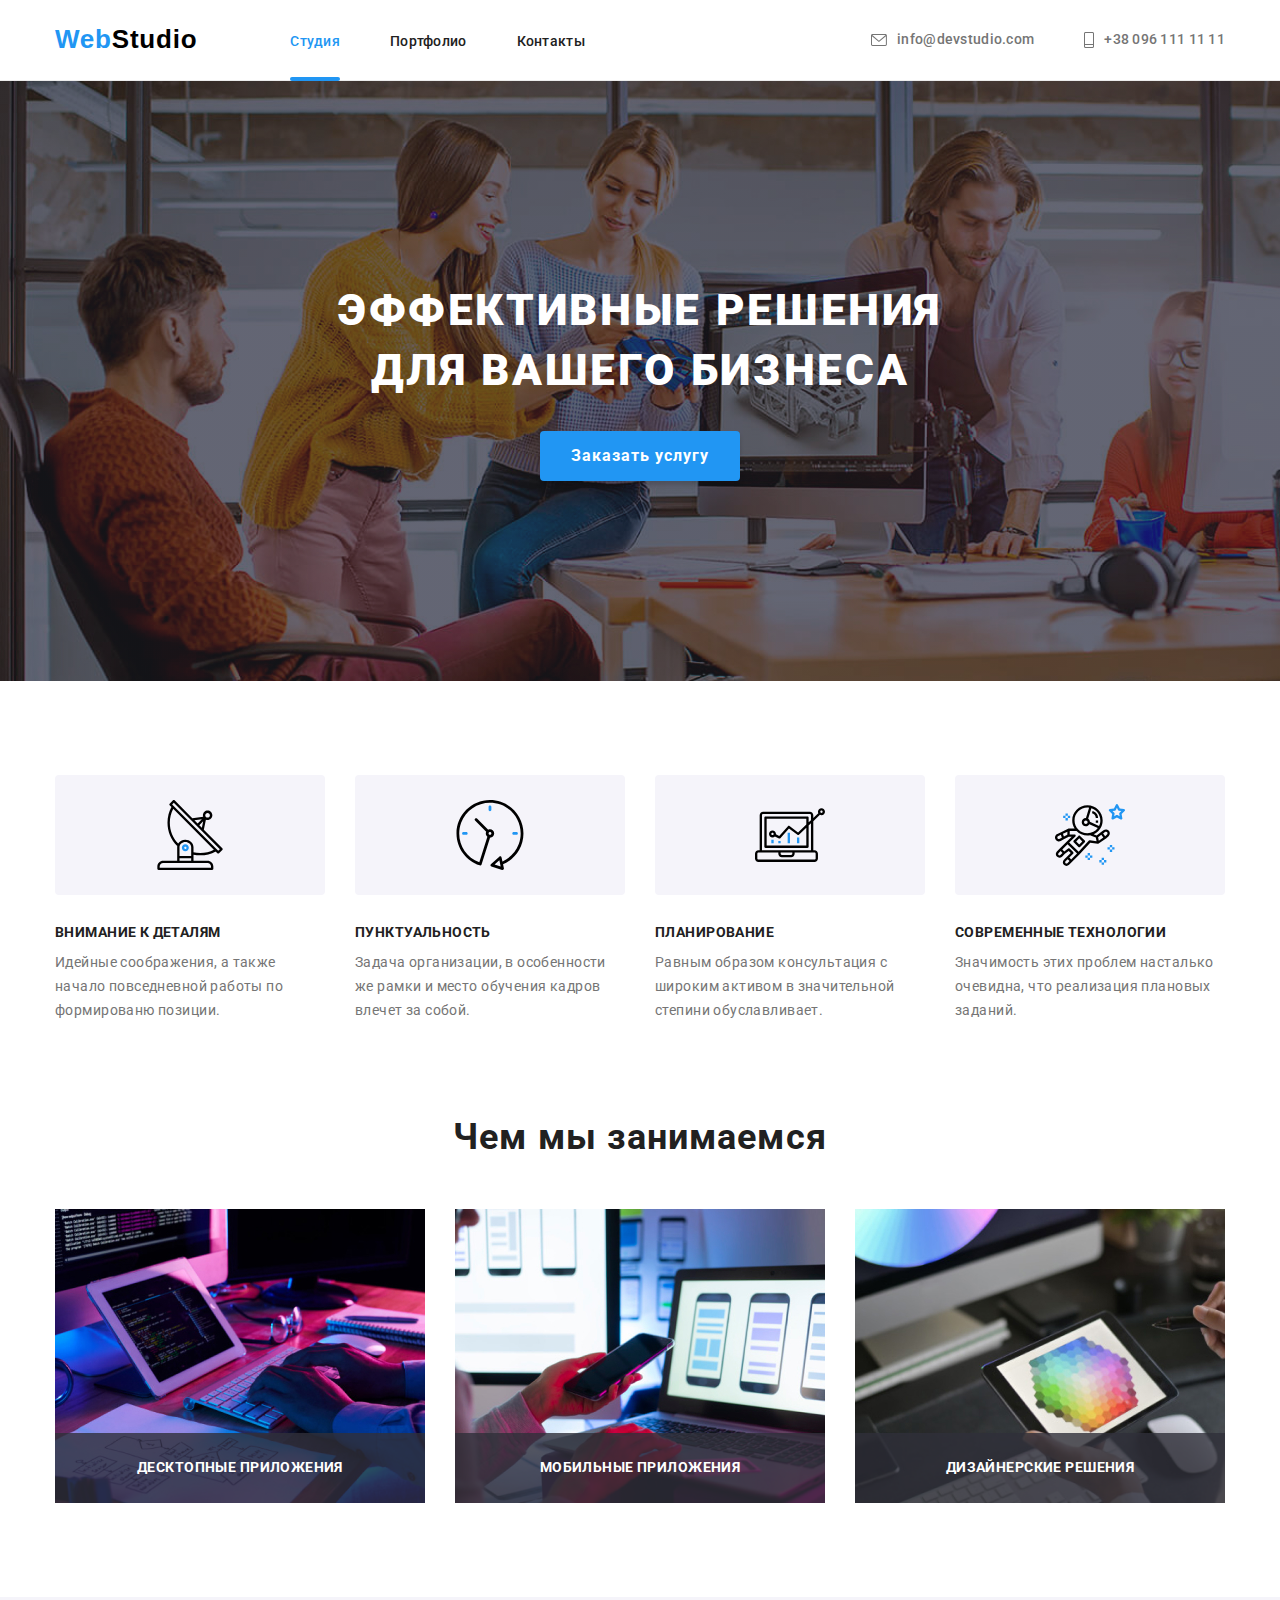
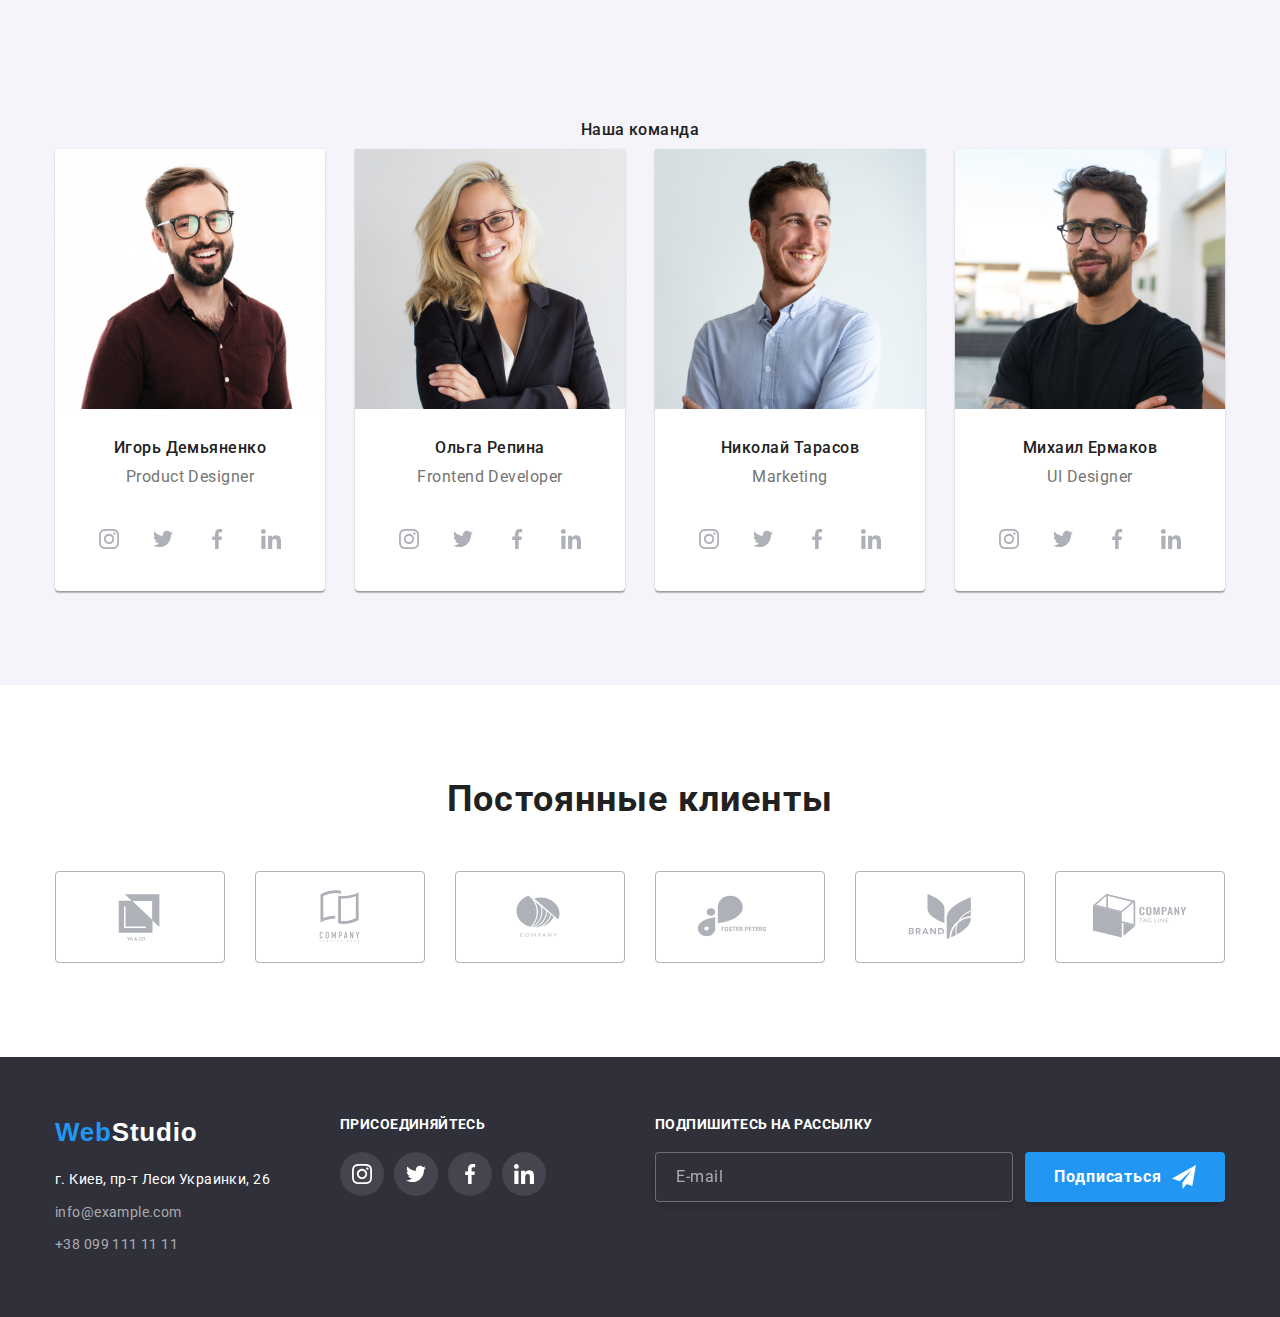
==== index.html @ cfdf6189 "зробив розмітку по БЕМ" ====
<!DOCTYPE html>
<html lang="ru">
<head>
    <meta charset="UTF-8">
    <meta http-equiv="X-UA-Compatible" content="IE=edge">
    <meta name="viewport" content="width=device-width, initial-scale=1.0">
    <title>Main Page</title>
    <link rel="stylesheet" href="https://cdnjs.cloudflare.com/ajax/libs/modern-normalize/1.1.0/modern-normalize.min.css" integrity="sha512-wpPYUAdjBVSE4KJnH1VR1HeZfpl1ub8YT/NKx4PuQ5NmX2tKuGu6U/JRp5y+Y8XG2tV+wKQpNHVUX03MfMFn9Q==" crossorigin="anonymous" referrerpolicy="no-referrer" />
    <link rel="stylesheet" href="./css/styles.css">
    <link href="https://fonts.googleapis.com/css2?family=Roboto:wght@400;500;700;900&display=swap" rel="stylesheet">
</head>
<body>
    <header class="header">
        <div class="header__container container">
            <nav class="nav">
                <a class="logo" href="index.html">
                    <span class="logo__text">Web</span>Studio</a>   
                <ul class="site-list">
                    <li class="site-list__item">
                        <a class="site-list__link site-list__link--current" href="#">Студия</a>
                    </li>
                    <li class="site-list__item">
                        <a class="site-list__link " href="portfolio.html">Портфолио</a>
                    </li>
                    <li class="site-list__item">
                        <a class="site-list__link" href="">Контакты</a>
                    </li>
                </ul>                 
            </nav>
            <ul class="contacts-list">                  
                <li class="contacts-list__item">
                    <a class="contacts-list__link" href="mailto:info@devstudio.com">
                        <svg class="contacts-list__icon" width="16" height="12">
                            <use href="./images/icons.svg#icon-letter" ></use>
                        </svg> 
                        info@devstudio.com
                    </a>        
                </li>
                <li class="contacts-list__item">
                    <a class="contacts-list__link" href="tel:+380961111111">
                        <svg class="contacts-list__icon" width="10" height="16">
                            <use href="./images/icons.svg#icon-phone"></use>
                        </svg>
                        +38 096 111 11 11
                    </a>
                </li>
            </ul>
        </div>
    </header>
    <main>
        <section class="title">
            <div class="title__container container">
                <h1 class="title__text">ЭФФЕКТИВНЫЕ РЕШЕНИЯ ДЛЯ ВАШЕГО БИЗНЕСА</h1>
                <button  class="title__btn" type="button" data-modal-open >Заказать услугу</button>
            </div>
            <div class="title-backdrop is-hidden " data-modal>
                <div class="title-modal">
                <button class="title-modal__btn " data-modal-close>
                    <svg class="title-modal__icon" width="18" height="18">
                        <use href="./images/icons.svg#icon-close"></use>
                    </svg>
                </button> 
                <form class="form">
                    <h2 class="from__title">Оставьте свои данные, мы вам перезвоним</h2>
                    <div class="form__field">
                        <span>Имя</span>
                        <label class="form__wrap">
                            <input type="text" class="form__input" name="name"
                                placeholder=" " />
                             
                            <svg class="form__person" width="18" height="18">
                                <use href="./images/icons.svg#icon-person"></use>
                            </svg>
                        </label> 
                    </div>

                    <div class="form__field">
                        <span>Телефон</span>
                        <label class="form__wrap">
                            <input type="tel" class="form__input" name="tel"
                                placeholder=" "/>
                            <svg class="form__person" width="18" height="18">
                                <use href="./images/icons.svg#icon-phone-black"></use>
                            </svg>
                        </label>
                    </div>

                    <div class="form__field">
                        <span>Почта</span>
                        <label class="form__wrap">
                            <input type="email" class="form__input" name="email"
                                placeholder=" "/>
                            <svg class="form__person" width="18" height="18">
                                <use href="./images/icons.svg#icon-email"></use>
                            </svg>
                        </label>
                    </div>

                    <label class="form__field form__field--indent">
                        <span>Коментарий</span>
                        <textarea class="form__field--comment" name="comment"  placeholder="Введите текст"></textarea>
                    </label>  
                    
                    <label class="form__checkbox">
                        <input class="form__checkbox--active" type="checkbox" name="topic" value="" >
                        <span class="form__checkbox--square">
                            <svg width="15" height="15">
                                <use href="./images/icons.svg#icon-check"></use>
                            </svg>
                        </span>
                        <span class="form__checkbox--text"> Соглашаюсь с рассылкой и принимаю 
                            <a href="#" class="form__checkbox--blue-text">Условия договора</a></span>
                    </label>

                    <button class="form__btn" type="submit">Отправить</button>
                </form>   
                </div>
            </div>
        </section>
        <section class="benefits">
            <div class="benefits__container container">
                <ul class="benefits__list">
                    <li class="benefits__item">
                        <div class="benefits__icon">
                            <svg width="70" height="70">
                                <use href="./images/icons.svg#icon-antenna"></use>
                            </svg>
                        </div>
                        <h3 class="benefits__title">ВНИМАНИЕ К ДЕТАЛЯМ</h3>
                        <p  class="benefits__text">Идейные соображения, а также начало повседневной работы по формированю позиции.</p>
                    </li>
                    <li class="benefits__item">
                        <div class="benefits__icon">
                            <svg width="70" height="70">
                                <use href="./images/icons.svg#icon-clock"></use>
                            </svg>
                        </div>
                        <h3 class="benefits__title">ПУНКТУАЛЬНОСТЬ</h3>
                        <p  class="benefits__text">Задача организации, в особенности же рамки и место обучения кадров влечет за собой.</p>
                    </li>
                    <li class="benefits__item">
                        <div class="benefits__icon">
                            <svg width="70" height="70">
                                <use href="./images/icons.svg#icon-diagram"></use>
                            </svg>
                        </div>
                        <h3 class="benefits__title">ПЛАНИРОВАНИЕ</h3>
                        <p  class="benefits__text">Равным образом консультация с широким активом в значительной степини обуславливает.</p>
                    </li>
                    <li class="benefits__item">
                        <div class="benefits__icon">
                            <svg width="70" height="70">
                                <use href="./images/icons.svg#icon-astronaut"></use>
                            </svg>
                        </div>
                        <h3 class="benefits__title">СОВРЕМЕННЫЕ ТЕХНОЛОГИИ</h3>
                        <p  class="benefits__text">Значимость этих проблем насталько очевидна, что реализация плановых заданий.</p>
                    </li>
                </ul>
            </div>
        </section>
        <section class="work">
            <div class="work__container container">
                <h2 class="work__title">Чем мы занимаемся</h2>
                <ul class="work__list">
                    <li class="work__item">
                        <img src="./images/img1.jpg" alt="печатает на клавиатуре" width="370">
                        <div class="work__item--position">
                            <p class="work__item--text">Десктопные приложения<p>
                        </div>
                    </li>
                    <li class="work__item">
                        <img src="./images/img2.jpg" alt="работа с телефоном и компьютером" width="370">
                        <div class="work__item--position">
                            <p class="work__item--text">Мобильные приложения<p>
                        </div>
                    </li>
                    <li class="work__item">
                        <img src="./images/img3.jpg" alt="палитра цветов на планшете" width="370">
                        <div class="work__item--position">
                            <p class="work__item--text">Дизайнерские решения<p>
                        </div>
                    </li>
                </ul>
            </div>
        </section>
        <section class="team">
            <div class="team__container container">
                <h2 class="team__title">Наша команда</h2>
                <ul class="team__list">
                    <li class="team__item">
                        <img src="./images/img4.jpg" alt="Игорь Демьяненко" width="270">
                        <h3 class="team__title">Игорь Демьяненко</h3>
                        <p class="team__text">Product Designer</p>

                        <ul class="socialnetworks__list">
                            <li class="socialnetworks__item">
                                <a href="" class="socialnetworks__link">
                                    <svg class="socialnetworks__icon" width="20" height="20">
                                        <use href="./images/icons.svg#icon-instagram"></use>
                                    </svg>
                                </a>
                            </li>
                            <li class="socialnetworks__item">
                                <a href="" class="socialnetworks__link">
                                    <svg class="socialnetworks__icon" width="20" height="20">
                                        <use href="./images/icons.svg#icon-twitter"></use>
                                    </svg>
                                </a>
                            </li>
                            <li class="socialnetworks__item">
                                <a href="" class="socialnetworks__link">
                                    <svg class="socialnetworks__icon" width="20" height="20">
                                        <use href="./images/icons.svg#icon-facebook"></use>
                                    </svg>
                                </a>
                            </li>
                            <li class="socialnetworks__item">
                                <a href="" class="socialnetworks__link">
                                    <svg class="socialnetworks__icon" width="20" height="20">
                                        <use href="./images/icons.svg#icon-linkedin"></use>
                                    </svg>
                                </a>
                            </li>
                        </ul>
                    </li>
                    <li class="team__item">
                        <img src="./images/img5.jpg" alt="Ольга Репина" width="270">
                        <h3 class="team__title">Ольга Репина</h3>
                        <p class="team__text">Frontend Developer</p>

                        <ul class="socialnetworks__list">
                            <li class="socialnetworks__item">
                                <a href="" class="socialnetworks__link">
                                    <svg class="socialnetworks__icon" width="20" height="20">
                                        <use href="./images/icons.svg#icon-instagram"></use>
                                    </svg>
                                </a>
                            </li>
                            <li class="socialnetworks__item">
                                <a href="" class="socialnetworks__link">
                                    <svg class="socialnetworks__icon" width="20" height="20">
                                        <use href="./images/icons.svg#icon-twitter"></use>
                                    </svg>
                                </a>
                            </li>
                            <li class="socialnetworks__item">
                                <a href="" class="socialnetworks__link">
                                    <svg class="socialnetworks__icon" width="20" height="20">
                                        <use href="./images/icons.svg#icon-facebook"></use>
                                    </svg>
                                </a>
                            </li>
                            <li class="socialnetworks__item">
                                <a href="" class="socialnetworks__link">
                                    <svg class="socialnetworks__icon" width="20" height="20">
                                        <use href="./images/icons.svg#icon-linkedin"></use>
                                    </svg>
                                </a>
                            </li>
                        </ul>
                    </li>
                    <li class="team__item">
                        <img src="./images/img6.jpg" alt="Николай Тарасов" width="270">
                        <h3 class="team__title">Николай Тарасов</h3>
                        <p class="team__text">Marketing</p>

                        <ul class="socialnetworks__list">
                            <li class="socialnetworks__item">
                                <a href="" class="socialnetworks__link">
                                    <svg class="socialnetworks__icon" width="20" height="20">
                                        <use href="./images/icons.svg#icon-instagram"></use>
                                    </svg>
                                </a>
                            </li>
                            <li class="socialnetworks__item">
                                <a href="" class="socialnetworks__link">
                                    <svg class="socialnetworks__icon" width="20" height="20">
                                        <use href="./images/icons.svg#icon-twitter"></use>
                                    </svg>
                                </a>
                            </li>
                            <li class="socialnetworks__item">
                                <a href="" class="socialnetworks__link">
                                    <svg class="socialnetworks__icon" width="20" height="20">
                                        <use href="./images/icons.svg#icon-facebook"></use>
                                    </svg>
                                </a>
                            </li>
                            <li class="socialnetworks__item">
                                <a href="" class="socialnetworks__link">
                                    <svg class="socialnetworks__icon" width="20" height="20">
                                        <use href="./images/icons.svg#icon-linkedin"></use>
                                    </svg>
                                </a>
                            </li>
                        </ul>
                    </li>
                    <li class="team__item">
                        <img src="./images/img7.jpg" alt="Михаил Ермаков" width="270">
                        <h3 class="team__title">Михаил Ермаков</h3>
                        <p class="team__text">UI Designer</p>

                        <ul class="socialnetworks__list">
                            <li class="socialnetworks__item">
                                <a href="" class="socialnetworks__link">
                                    <svg class="socialnetworks__icon" width="20" height="20">
                                        <use href="./images/icons.svg#icon-instagram"></use>
                                    </svg>
                                </a>
                            </li>
                            <li class="socialnetworks__item">
                                <a href="" class="socialnetworks__link">
                                    <svg class="socialnetworks__icon" width="20" height="20">
                                        <use href="./images/icons.svg#icon-twitter"></use>
                                    </svg>
                                </a>
                            </li>
                            <li class="socialnetworks__item">
                                <a href="" class="socialnetworks__link">
                                    <svg class="socialnetworks__icon" width="20" height="20">
                                        <use href="./images/icons.svg#icon-facebook"></use>
                                    </svg>
                                </a>
                            </li>
                            <li class="socialnetworks__item">
                                <a href="" class="socialnetworks__link">
                                    <svg class="socialnetworks__icon" width="20" height="20">
                                        <use href="./images/icons.svg#icon-linkedin"></use>
                                    </svg>
                                </a>
                            </li>
                        </ul>
                    </li>
                </ul>
            </div>
        </section>
        <section class="customers">
            <div class="container__customers container">
                <h2 class="customers__title">Постоянные клиенты</h2>
                <ul class="customers__list">
                    <li class="customers__item">
                        <a href="" class="customers__link">
                            <svg class="customers__icon" width="106" height="60">
                                <use href="./images/icons.svg#icon-Logo1"></use>
                            </svg>
                        </a>
                    </li>
                    <li class="customers__item">
                        <a href="" class="customers__link">
                            <svg class="customers__icon" width="106" height="60">
                                <use href="./images/icons.svg#icon-Logo2"></use>
                            </svg>
                        </a>
                    </li>
                    <li class="customers__item">
                        <a href="" class="customers__link">
                            <svg class="customers__icon" width="106" height="60">
                                <use href="./images/icons.svg#icon-Logo3"></use>
                            </svg>
                        </a>
                    </li>
                    <li class="customers__item">
                        <a href="" class="customers__link">
                            <svg class="customers__icon" width="106" height="60">
                                <use href="./images/icons.svg#icon-Logo4"></use>
                            </svg>
                        </a>
                    </li>
                    <li class="customers__item">
                        <a href="" class="customers__link">
                            <svg class="customers__icon" width="106" height="60">
                                <use href="./images/icons.svg#icon-Logo5"></use>
                            </svg>
                        </a>
                    </li>
                    <li class="customers__item">
                        <a href="" class="customers__link">
                            <svg class="customers__icon" width="106" height="60">
                                <use href="./images/icons.svg#icon-Logo6"></use>
                            </svg>
                        </a>
                    </li>
                </ul>
            </div>
        </section>   
    </main>
    <footer class="footer">
        <div class="footer__contacts container">
            <address>
                <a class="footer__logo" href="index.html">
                    <span class="footer__logo--text">Web</span>Studio</a>
                <ul class="footer__list">
                    <li class="footer__item">
                        <a class="footer__link--another" href="">г. Киев, пр-т Леси Украинки, 26</a>
                    </li>
                    <li class="footer__item">
                        <a class="footer__link" href="mailto:info@example.com">info@example.com</a>
                    </li>
                    <li class="footer__item">
                        <a class="footer__link" href="tel:+380991111111">+38 099 111 11 11</a>
                    </li>
                </ul>
            </address>
        <div class="footer-join">
            <p class="footer-join__title">ПРИСОЕДИНЯЙТЕСЬ</p>
            <ul class="footer-join__list">
                <li class="footer-join__item">
                    <a href="" class="footer-join__link">
                        <svg class="footer-join__icon" width="20" height="20">
                            <use href="./images/icons.svg#icon-instagram"></use>
                        </svg>
                    </a>
                </li>
                <li class="footer-join__item">
                    <a href="" class="footer-join__link">
                        <svg class="footer-join__icon" width="20" height="20">
                            <use href="./images/icons.svg#icon-twitter"></use>
                        </svg>
                    </a>
                </li>
                <li class="footer-join__item">
                    <a href="" class="footer-join__link">
                        <svg class="footer-join__icon" width="20" height="20">
                            <use href="./images/icons.svg#icon-facebook"></use>
                        </svg>
                    </a>
                </li>
                <li class="footer-join__item">
                    <a href="" class="footer-join__link">
                        <svg class="footer-join__icon" width="20" height="20">
                            <use href="./images/icons.svg#icon-linkedin"></use>
                        </svg>
                    </a>
                </li>
            </ul>
        </div>
        <form class="footer-form"> 
            <p class="footer-form__title">Подпишитесь на рассылку</p>
            <div class="footer-form__field">  
                <input type="email" class="footer-form__input" name="mail"
                     placeholder=" E-mail"/>
                <button class="footer-form__btn" type="submit">
                    Подписаться
                    <svg class="footer-form__icon" width="24" height="24">
                        <use href="./images/icons.svg#icon-send"></use>
                    </svg>
                </button>
            </div>
        </form>
    </div>
    </footer>
    <script src="./js/modal.js"></script>
</body>
</html>
---- css/styles.css ----
html{
    box-sizing: border-box;
}
*,::before,::after{
    box-sizing: inherit;
}

body{
    padding: 0;
    margin: 0;
    font-family: 'Roboto', sans-serif;
    color: #000000;
}

h1, h2, h3, h4, h5, h6, p, ul{
    margin: 0;
    padding: 0;
}

.container{
    width: 1200px;
    padding: 0 15px;
    margin: 0 auto;
}

img{
    display: block; 
    max-width: 100%;
    height: auto;
}

button:hover{
    cursor: pointer;
}

h2{
    font-family: 'Roboto';
    font-style: normal;
    font-weight: 700;
    font-size: 36px;
    line-height: 1.16;
    text-align: center;
    letter-spacing: 0.03em;
    color: #212121;
}

.header {
    border-bottom: 1px solid #ECECEC;
}

.header__container{
    display: flex;
      
}

.nav{
    display: flex;
    align-items: center;
    
}

.logo{
    font-family: 'Raleway',sans-serif;
    font-style: normal;
    font-weight: 700;
    font-size: 26px;
    line-height: 1.19;
    letter-spacing: 0.03em;
    text-decoration: none;
    color: black;

    padding: 24px 0 25px 0;
    margin-right: 93px;

}

.logo__text{
    color: #2196F3;
}

.site-list{
    list-style: none;
    display: flex;
    align-items: center;
}

.site-list__item{
    margin-right: 50px;
    
}

.site-list__item:last-child{
    margin-right: 0;
}

.site-list__link{
    text-decoration: none;
    color: #212121;
    font-family: 'Roboto';
    font-style: normal;
    font-weight: 500;
    font-size: 14px;
    line-height: 1.14;
    letter-spacing: 0.02em;
    padding: 32px 0 32px 0;

    /* position: relative; */

    transition: color 250ms cubic-bezier(0.4, 0, 0.2, 1);
}

.site-list__link:hover,
.site-list__link:focus{
    color: #2196F3; 
}


.site-list__link--current{
    position: relative;
    color: #2196F3;
}

.site-list__link--current::after{
    content: '';
    position: absolute;
    left: 0;
    bottom: 0;

    width: 100%;
    height: 4px;
    background: #2196F3;
    border-radius: 2px;
}



.contacts-list{
    list-style: none;
    display: flex;
    align-items: center;
    margin-left: auto;

}

.contacts-list__item{
    display: flex;
    margin-right: 50px;
}


.contacts-list__item:last-child{
    margin-right: 0;
}

.contacts-list__link{
    font-family: 'Roboto';
    font-style: normal;
    font-weight: 500;
    font-size: 14px;
    line-height: 1.14;
    letter-spacing: 0.02em;
    text-decoration: none;
    color: #757575;
    padding: 32px 0 32px 0;
    display: flex;
    align-items: center;

    transition: color 250ms cubic-bezier(0.4, 0, 0.2, 1);
}

.contacts-list__link:hover,
.contacts-list__link:focus{
    color: #2196F3; 
}

.contacts-list__link:hover .contacts-list__icon,
.contacts-list__link:focus .contacts-list__icon{
    fill: #2196F3;
}

.contacts-list__icon{
    margin-right: 10px;
    fill: #757575;
    transition:  fill 250ms cubic-bezier(0.4, 0, 0.2, 1);
}

/* Main */

.title{
    
    padding-top: 200px;
    padding-bottom: 200px;
    background-image: linear-gradient(rgba(47, 48, 58, 0.4),
                                      rgba(47, 48, 58, 0.4)),
                                        url(../images/background.jpg);
    background-repeat: no-repeat; 
    background-size: cover;
    max-width: 1600px;
    height: 600px;
    margin: 0 auto;
}

.title__container{
    text-align: center;
}

.title__text{
    font-family: 'Roboto';
    font-style: normal;
    font-weight: 900;
    font-size: 44px;
    line-height: 1.36;
    letter-spacing: 0.06em;
    text-transform: uppercase;
    color: #FFFFFF;
    max-width: 696px;
    margin: 0 auto 30px;
}

.title__btn{
    background: #2196F3;
    box-shadow: 0px 4px 4px rgba(0, 0, 0, 0.15);
    border-radius: 4px;
    border: #FFFFFF;
    min-width: 200px;
    height: 50px;
    font-family: 'Roboto';
    font-style: normal;
    font-weight: 700;
    font-size: 16px;
    line-height: 1.87;
    letter-spacing: 0.06em;
    color: #FFFFFF;


}

.title-backdrop{
    position: fixed;
    top: 0;
    left: 0;
    width: 100%;
    height: 100%;

    z-index: 2;

    background: rgba(0, 0, 0, 0.2);

    transition: opacity 250ms cubic-bezier(0.4, 0, 0.2, 1);

}

.title-backdrop.is-hidden{
    /* visibility: hidden; */
    opacity: 0;
    pointer-events: none;
    transition: opacity 250ms cubic-bezier(0.4, 0, 0.2, 1);

    
}


.title-modal{
    position: absolute;

    top: 50%;
    left: 50%;
    transform: translate(-50%, -50%);

    padding: 40px;
    width: 528px;
    height: 581px;
    background: #FFFFFF;
    border-radius: 4px;
    box-shadow: 0px 1px 3px rgba(0, 0, 0, 0.12), 
                0px 1px 1px rgba(0, 0, 0, 0.14), 
                0px 2px 1px rgba(0, 0, 0, 0.2);
  
}

.title-modal__btn{
    position: absolute;
    top: 8px;
    right: 8px;

    width: 30px;
    height: 30px;
    background: #FFFFFF;
    border: 1px solid rgba(0, 0, 0, 0.1);
    border-radius: 50%;
    display: flex;
    align-items: center;

    transition: fill 250ms cubic-bezier(0.4, 0, 0.2, 1);
}

.title-modal__btn:hover,
.title-modal__btn:focus {
    fill: #2196F3;
}


.form{
    
}

.from__title{
    font-family: 'Roboto';
    font-style: normal;
    font-weight: 700;
    font-size: 20px;
    line-height: 1.15;
    text-align: center;
    letter-spacing: 0.03em;

    color: #212121;
    margin-bottom: 12px;
    
}

.form__field{
    display: block;
    margin-bottom: 10px;
}


.form__field span{
    display: block;

    margin-bottom: 4px;

    font-family: 'Roboto';
    font-style: normal;
    font-weight: 400;
    font-size: 12px;
    line-height: 1.1;

    letter-spacing: 0.01em;

    color: #757575;
}

.form__wrap{
    position: relative;
}

.form__input{
    width: 100%;
    height: 40px;
    border: 1px solid rgba(33, 33, 33, 0.2);
    border-radius: 4px;
    padding-left: 42px;
    outline: none;

    transition: border-color 250ms cubic-bezier(0.4, 0, 0.2, 1);
                

}

.form__person{
    position: absolute;
    top: 50%;
    left: 12px;

    transform: translateY(-50%);

    transition: fill 250ms cubic-bezier(0.4, 0, 0.2, 1);
}


.form__input:hover, .form__input:focus {
    border-color: #2196F3;
}

.form__input:hover + .form__person, 
.form__input:focus + .form__person {
    fill: #2196F3;
}


.form__field--indent{
    display: block;
    margin-bottom: 20px;
}

.form__field--comment{
    display: block;
    width: 100%;
    height: 120px;
    border: 1px solid rgba(33, 33, 33, 0.2);
    border-radius: 4px;
    resize: none;
    padding: 12px 16px;
    outline: none;

    transition: border-color 250ms cubic-bezier(0.4, 0, 0.2, 1);
}

.form__field--indent::placeholder{
    font-family: 'Roboto';
    font-style: normal;
    font-weight: 400;
    font-size: 14px;
    line-height: 1.14;
    letter-spacing: 0.01em;

    color: rgba(117, 117, 117, 0.5);

}

.form__field--comment:hover, 
.form__field--comment:focus {
    border-color: #2196F3;
}

 


.form__checkbox{
    display: flex;
    justify-content: center;
    align-items: center;
    margin-bottom: 30px;

}

.form__checkbox--active{
    position: absolute;
    width: 1px;
    height: 1px;
    border: 0;
    padding: 0;
    white-space: nowrap;
    clip-path: inset(100%);
    clip: rect(0, 0, 0, 0);
    overflow: hidden;
    
}

.form__checkbox--active:checked +
.form__checkbox--square{
    background-color: #2196F3;
    border: 0;
}

.form__checkbox--square{
    display: flex;
    justify-content: center;
    align-items: center;
    width: 15px;
    height: 15px;
    margin-right: 7px;
    border: 2px solid #212121;
    background-color: #FFFFFF;
    border-radius: 2px;

    transition: background-color 250ms cubic-bezier(0.4, 0, 0.2, 1);

}

.form__checkbox--text {
    font-family: 'Roboto';
    font-style: normal;
    font-weight: 400;
    font-size: 14px;
    line-height: 1.7;

    letter-spacing: 0.03em;

    color: #757575;
    
}

.form__checkbox--blue-text{
    color: #2196F3;;
}


.form__btn{
    display: block;
    margin: 0 auto;

    width: 200px;
    height: 50px;

    font-family: 'Roboto';
    font-style: normal;
    font-weight: 700;
    font-size: 16px;
    line-height: 1.875;
    
    letter-spacing: 0.06em;

    color: #FFFFFF;

    background: #188CE8;
    box-shadow: 0px 4px 4px rgba(0, 0, 0, 0.15);
    border-radius: 4px;
    border: 0;
    
}




.benefits {
    padding: 94px 0;
}

.benefits__list{
    list-style: none;
    display: flex;
    gap: 30px;
    
}

.benefits__item{
    
}

.benefits__icon{
    background: #F5F4FA;
    border-radius: 4px; 
    margin-bottom: 30px;
    width: 270px;
    height: 120px;
    display: flex;
    justify-content: center;
    align-items: center;
}

.benefits__title{
    font-family: 'Roboto';
    font-style: normal;
    font-weight: 700;
    font-size: 14px;
    line-height: 1.14;
    letter-spacing: 0.03em;
    text-transform: uppercase;
    color: #212121;
    margin-bottom: 10px;
}

.benefits__text{
    font-family: 'Roboto';
    font-style: normal;
    font-weight: 400;
    font-size: 14px;
    line-height: 1.71;
    letter-spacing: 0.03em;
    color: #757575;
}


.work{
    padding-bottom: 94px;
}

.work__title{
    margin-bottom: 50px;
}

.work__list{
    list-style: none;
    display: flex;
    gap: 30px;
    
}

.work__item {
    position: relative;
    z-index: 1;
}

.work__item--position{
    position: absolute;
    

    width: 370px;
    height: 70px;
    bottom: 0;
    left: 0;

    display: flex;
    justify-content: center;
    align-items: center;

    background: rgba(47, 48, 58, 0.8);
}

.work__item--text{
    font-family: 'Roboto' ,sans-serif;
    font-style: normal;
    font-weight: 700;
    font-size: 14px;
    line-height: 1.14;
    text-align: center;
    letter-spacing: 0.03em;
    text-transform: uppercase;

    color: #FFFFFF;
}




.team{
    background: #F5F4FA;
    padding-top: 94px;
    padding-bottom: 94px;
}

.team__title{
    margin-bottom: 50px;
}

.team__list{
    list-style: none;
    display: flex;
    gap: 30px; 
}

.team__item{
    text-align: center;
    background-color: #FFFFFF;
    box-shadow: 0px 1px 3px rgba(0, 0, 0, 0.12), 
                0px 1px 1px rgba(0, 0, 0, 0.14), 
                0px 2px 1px rgba(0, 0, 0, 0.2);
    border-radius: 0px 0px 4px 4px;
}

.team__title{
    font-family: 'Roboto';
    font-style: normal;
    font-weight: 500;
    font-size: 16px;
    line-height: 1.18;
    letter-spacing: 0.03em;
    color: #212121;
    padding-top: 30px;
    margin-bottom: 10px;
}

.team__text {
    font-family: 'Roboto';
    font-style: normal;
    font-weight: 400;
    font-size: 16px;
    line-height: 1.18;
    letter-spacing: 0.03em;
    color: #757575;
    margin-bottom: 30px;
}

.socialnetworks__list{
    list-style: none;
    display: flex;
    gap: 10px;
    padding: 0 32px 30px 32px;
}

.socialnetworks__item{
    width: 44px;
    height: 44px;
}

.socialnetworks__link{
    display: flex;
    align-items: center;
    justify-content: center;
    width: 100%;
    height: 100%;
    border-radius: 50%;
    background-color: #FFFFFF;
    color: #AFB1B8;

    transition: background-color 250ms cubic-bezier(0.4, 0, 0.2, 1),
    color 250ms cubic-bezier(0.4, 0, 0.2, 1);
}

.socialnetworks__icon{
    fill: currentColor;
}

.socialnetworks__link:hover,
.socialnetworks__link:focus {
    background-color: #2196F3;
    color: #FFFFFF; 
}


/* .socialnetworks-link:hover,
.socialnetworks-link:focus {
    background-color: #2196F3; 
}
 
.socialnetworks-link:hover .socialnetworks-icon,
.socialnetworks-link:focus .socialnetworks-icon {
    fill: #FFFFFF;
} */


.customers{ 
    padding: 94px 0;
}

.customers__title{
    margin-bottom: 50px;
}

.customers__list{
    list-style: none;
    display: flex;
    gap: 30px;
}

.customers__link{
    border: 1px solid #AFB1B8;
    border-radius: 4px;
    width: 170px;
    height: 92px;
    display: flex;
    justify-content: center;
    align-items: center;

    transition: border-color 250ms cubic-bezier(0.4, 0, 0.2, 1);

}

.customers__icon{
    fill: #AFB1B8;
    transition: fill 250ms cubic-bezier(0.4, 0, 0.2, 1);
}

.customers__link:hover,
.customers__link:focus {
    border-color: #2196F3;
}

.customers__link:hover .customers__icon,
.customers__link:focus .customers__icon {
    fill: #2196F3;
}


/* Footer */
.footer{
    background: #2F303A;
    padding-top: 60px;
    padding-bottom: 60px;
    
}

.footer__contacts{
    display: flex;
}

.footer__logo{
    font-family: 'Raleway',sans-serif;
    font-style: normal;
    font-weight: 700;
    font-size: 26px;
    line-height: 1.19;
    letter-spacing: 0.03em;
    color: white;
    text-decoration: none;
    display: block;
    margin-bottom: 20px;
}

.footer__logo--text{
    color: #2196F3;
}

.footer__list{
    list-style: none;
}

.footer__item{
    margin-top: 9px;          
}

.footer__item:first-child{
    margin-top: 0;          
}

.footer__link--another{
    font-family: 'Roboto';
    font-style: normal;
    font-weight: 400;
    font-size: 14px;
    line-height:  1.7;
    letter-spacing: 0.03em;
    color: #FFFFFF;
    text-decoration: none;

    transition: color 250ms cubic-bezier(0.4, 0, 0.2, 1);
}

.footer__link--another:hover,
.footer__link--another:focus{
    color: #2196F3;
}

.footer__link{
    font-family: 'Roboto';
    font-style: normal;
    font-weight: 400;
    font-size: 14px;
    line-height: 1.7;
    letter-spacing: 0.03em;
    color: rgba(255, 255, 255, 0.6);
    text-decoration: none;

    transition: color 250ms cubic-bezier(0.4, 0, 0.2, 1);
}

.footer__link:hover,
.footer__link:focus{
    color: #2196F3;
}



.footer-join{
    margin-left: 70px;
}

.footer-join__title{
    font-family: 'Roboto';
    font-style: normal;
    font-weight: 700;
    font-size: 14px;
    line-height: 1.1;
    letter-spacing: 0.03em; 
    color: #FFFFFF;
    margin-bottom: 20px;
}

.footer-join__list{
    list-style: none;
    display: flex;
    gap: 10px;
}

.footer-join__item{
    width: 44px;
    height: 44px;
}

.footer-join__link{
    display: flex;
    align-items: center;
    justify-content: center;
    width: 100%;
    height: 100%;
    border-radius: 50%;
    background: rgba(255, 255, 255, 0.1);
    color: #fff;

    transition: background-color 250ms cubic-bezier(0.4, 0, 0.2, 1);
}

.footer-join__icon{
    fill: currentColor;
}

.footer-join__link:hover,
.footer-join__link:focus {
    background-color: #2196F3;
}



 .footer-form{
    margin-left: auto;
}

 .footer-form__field{
    display: flex;
}

.footer-form__title{
    font-family: 'Roboto';
    font-style: normal;
    font-weight: 700;
    font-size: 14px;
    line-height: 1.1;
    letter-spacing: 0.03em;
    text-transform: uppercase;

    color: #FFFFFF;

    margin-bottom: 20px;
}

.footer-form__input{
    width: 358px;
    height: 50px;
    background: #2F303A;
    color: #FFFFFF;
    border: 1px solid rgba(255, 255, 255, 0.3);
    filter: drop-shadow(0px 4px 4px rgba(0, 0, 0, 0.15));
    border-radius: 4px;

    padding-left: 16px;
    outline: none;
    
}

.footer-form__input::placeholder{
    font-family: 'Roboto';
    font-style: normal;
    font-weight: 400;
    font-size: 16px;
    line-height: 1.25;
    
    letter-spacing: 0.03em;
    color: rgba(255, 255, 255, 0.6);
    
}

.footer-form__btn{
    width: 200px;
    height: 50px;

    background: #2196F3;
    box-shadow: 0px 4px 4px rgba(0, 0, 0, 0.15);
    border-radius: 4px;
    border: 0;

    font-family: 'Roboto';
    font-style: normal;
    font-weight: 700;
    font-size: 16px;
    line-height: 1.875;
    
    letter-spacing: 0.06em;

    color: #FFFFFF;

    margin-left: 12px;


    display: flex;
    justify-content: center;
    align-items: center;
} 

.footer-form__icon{
    margin-left: 10px;
}

/* Portfolio */

.projects{
    padding: 94px 0 94px 0;
}

.projects-filters__list{
    list-style: none;
    display: flex;
    justify-content: center;
    margin-bottom: 56px;
}


.projects-filters__item{
    margin-right: 5px;
    
}

.projects-filters__item:last-child{
    margin-right: 0px;
    
}

.projects-filters__btn{
    background: #F5F4FA;
    border-radius: 4px;
    border: white;
    font-family: 'Roboto';
    font-style: normal;
    font-weight: 500;
    font-size: 16px;
    line-height: 1.62;
    text-align: center;
    letter-spacing: 0.03em;
    color: #212121;
    padding: 6px 22px 6px 22px;

    transition: background-color 250ms cubic-bezier(0.4, 0, 0.2, 1),
                box-shadow 250ms cubic-bezier(0.4, 0, 0.2, 1),
                color 250ms cubic-bezier(0.4, 0, 0.2, 1);
    
}

.projects-filters__btn:hover,
.projects-filters__btn:focus{
    background: #2196F3;
    box-shadow: 0px 3px 1px rgba(0, 0, 0, 0.1), 
                0px 1px 2px rgba(0, 0, 0, 0.08), 
                0px 2px 2px rgba(0, 0, 0, 0.12);
    color: #FFFFFF;
    
}


.projects-examples__list{
    list-style: none;
    display: flex;
    flex-wrap: wrap;
    gap: 30px;
}

.projects-examples__link{
    text-decoration: none;
    display: block;

    transition: box-shadow 250ms cubic-bezier(0.4, 0, 0.2, 1);
}

.projects-examples__link:hover, 
.projects-examples__link:focus {
    box-shadow: 0px 1px 1px rgba(0, 0, 0, 0.12), 
                0px 4px 4px rgba(0, 0, 0, 0.06), 
                1px 4px 6px rgba(0, 0, 0, 0.16);
}    


.projects-examples__wrap{
    position: relative;
    overflow: hidden;
}

.projects-examples__link:hover .projects-examples__wrap--description,
.projects-examples__link:focus .projects-examples__wrap--description{
    transform: translateY(0);
}

.projects-examples__wrap--description{
    position: absolute;
    height: 100%;
    top: 0;
    left: 0;

    transform: translateY(101%);

    font-family: 'Roboto';
    font-style: normal;
    font-weight: 400;
    font-size: 18px;
    line-height: 1.5;
    letter-spacing: 0.03em;
    color: #FFFFFF;
    background-color: rgba(33, 150, 243, 0.9);
    padding: 63px 24px;

    transition: transform 250ms linear;
}

.projects-examples__info{
    padding: 20px 24px;
    border-width: 0 1px 1px;
    border-style: solid;
    border-color: #EEEEEE;
}

.projects-examples__info--title{
    font-family: 'Roboto';
    font-style: normal;
    font-weight: 700;
    font-size: 18px;
    line-height: 2;
    letter-spacing: 0.06em;
    color: #212121; 
    margin-bottom: 4px;
}

.projects-examples__info--text{
    font-family: 'Roboto';
    font-style: normal;
    font-weight: 400;
    font-size: 16px;
    line-height: 1.87;
    letter-spacing: 0.03em;
    color: #757575;
}
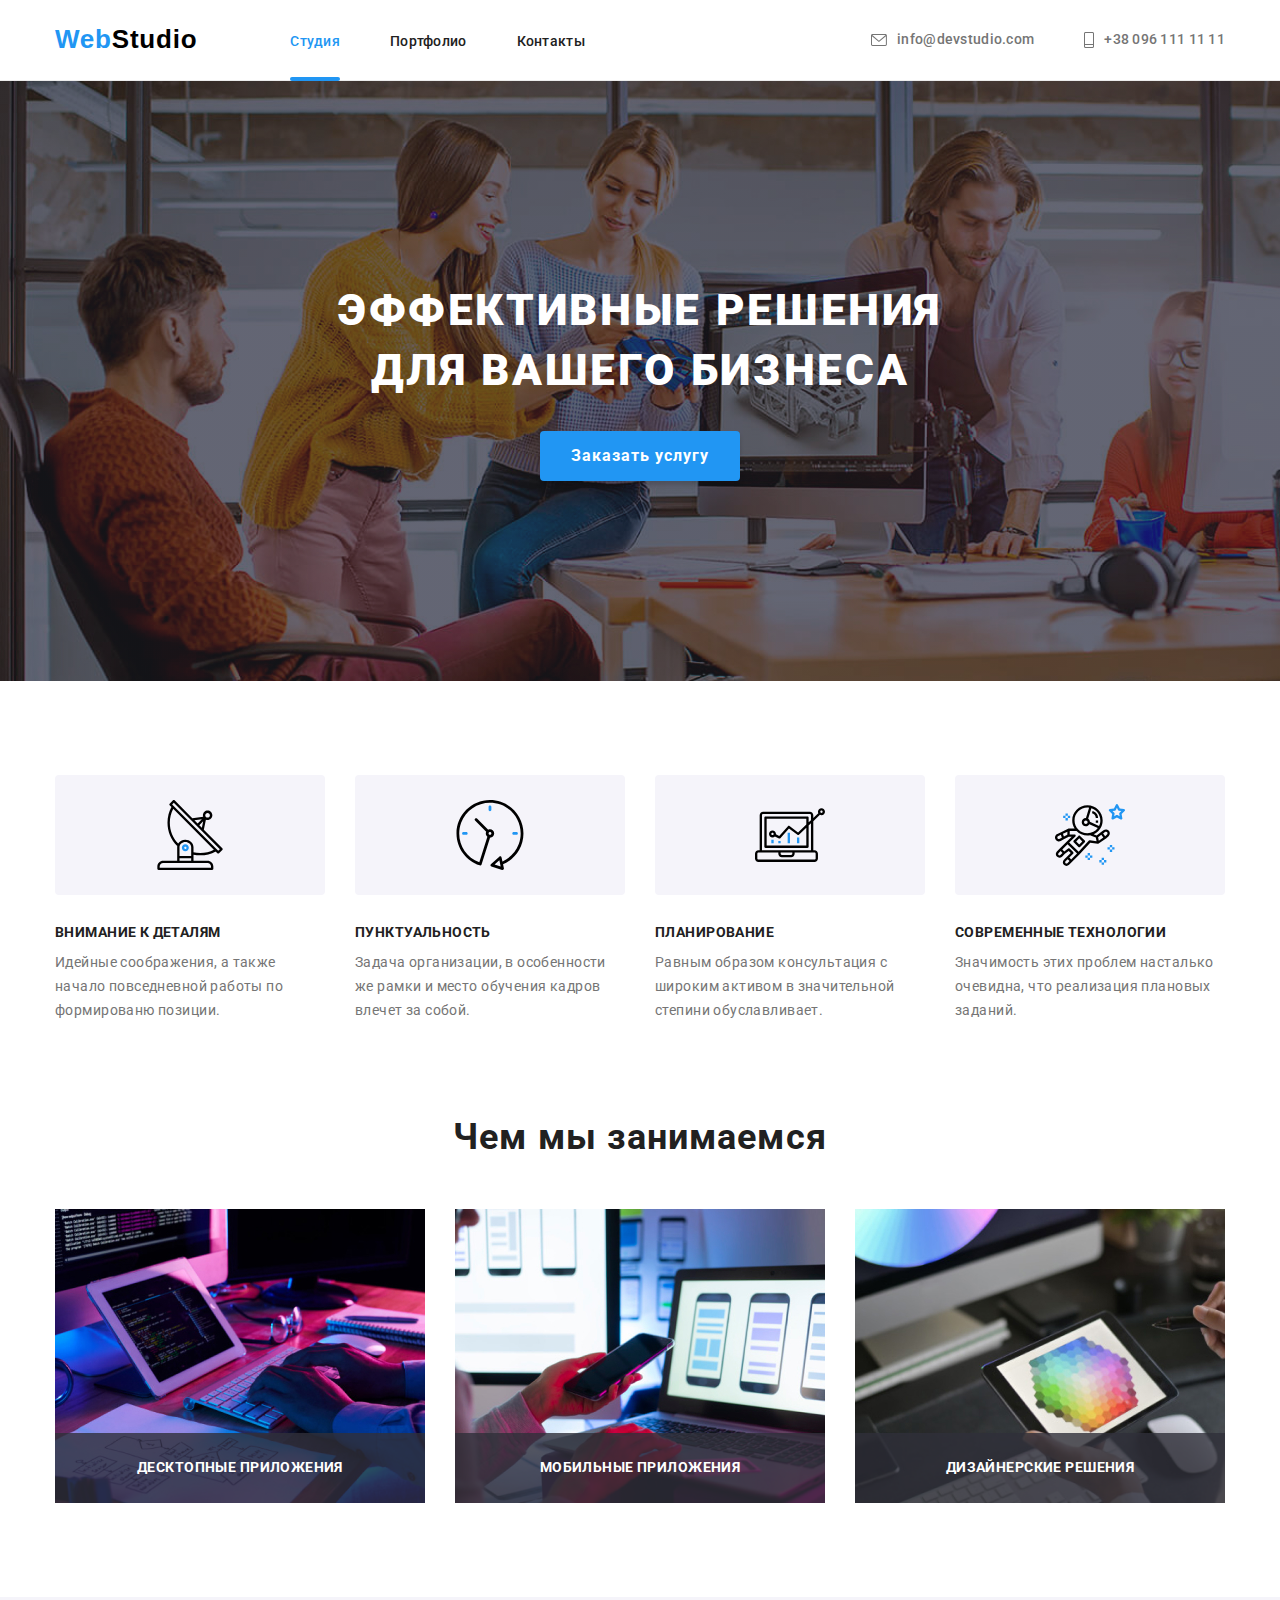
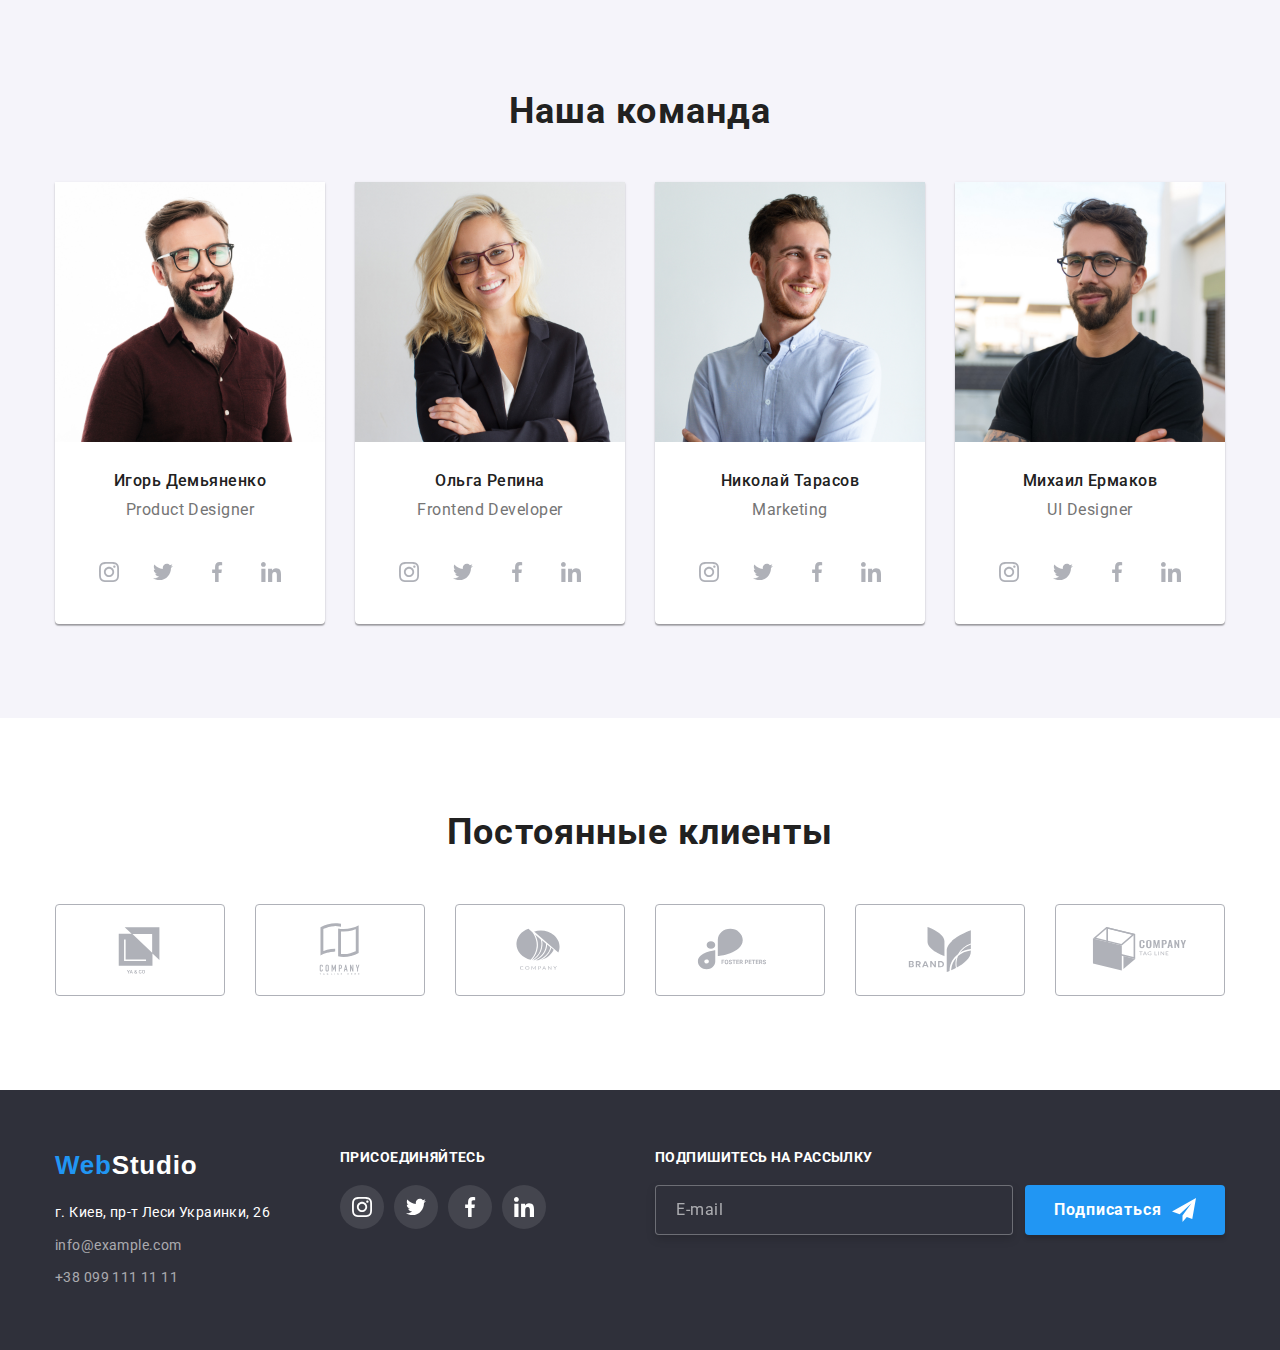
==== commit a0740526: "додав змінив до h2" ====
--- a/index.html
+++ b/index.html
@@ -161,7 +161,7 @@
         </section>
         <section class="work">
             <div class="work__container container">
-                <h2 class="work__title">Чем мы занимаемся</h2>
+                <h2>Чем мы занимаемся</h2>
                 <ul class="work__list">
                     <li class="work__item">
                         <img src="./images/img1.jpg" alt="печатает на клавиатуре" width="370">
@@ -186,7 +186,7 @@
         </section>
         <section class="team">
             <div class="team__container container">
-                <h2 class="team__title">Наша команда</h2>
+                <h2>Наша команда</h2>
                 <ul class="team__list">
                     <li class="team__item">
                         <img src="./images/img4.jpg" alt="Игорь Демьяненко" width="270">
@@ -337,7 +337,7 @@
         </section>
         <section class="customers">
             <div class="container__customers container">
-                <h2 class="customers__title">Постоянные клиенты</h2>
+                <h2 >Постоянные клиенты</h2>
                 <ul class="customers__list">
                     <li class="customers__item">
                         <a href="" class="customers__link">
--- a/css/styles.css
+++ b/css/styles.css
@@ -42,6 +42,8 @@
     text-align: center;
     letter-spacing: 0.03em;
     color: #212121;
+
+    margin-bottom: 50px;
 }
 
 .header {
